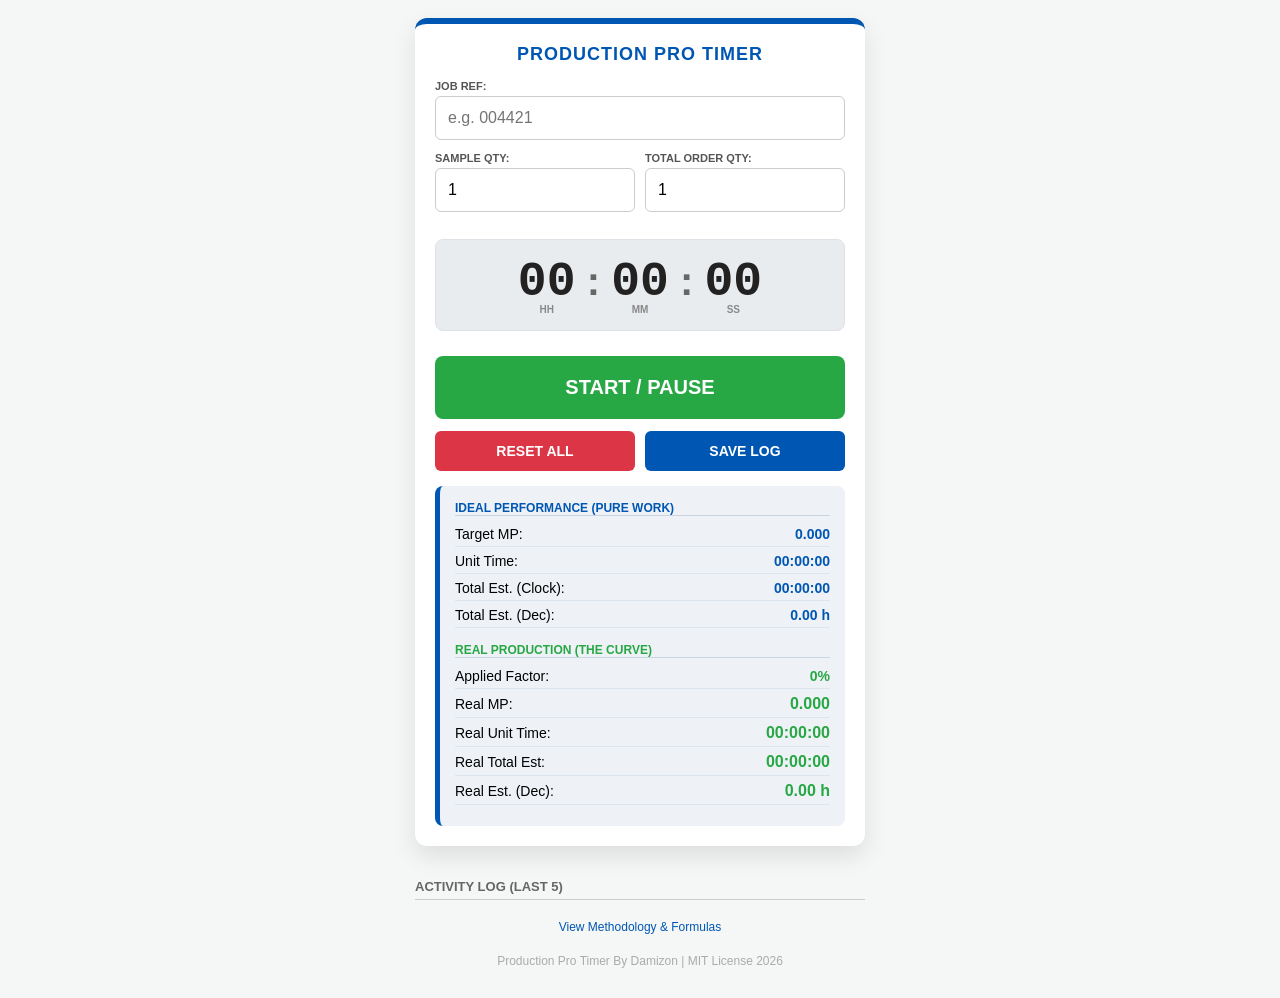
==== index.html @ d2d4b6d0 "Initial Production Pro Timer app" ====
<!DOCTYPE html>
<html lang="en">
<!--
======================================================
Application:  Production Professional Timer
By Damian Michalowski @Damizon
License: MIT 2026
Github: https://github.com/Damizon
======================================================
-->
<head>
    <meta charset="UTF-8">
    <meta name="viewport" content="width=device-width, initial-scale=1.0, maximum-scale=1.0, user-scalable=no">
    <title>Production Pro Timer</title>
    <link rel="apple-touch-icon" href="https://cdn-icons-png.flaticon.com/128/3967/3967518.png">
    <link rel="icon" type="image/png" href="https://cdn-icons-png.flaticon.com/128/3967/3967518.png">
    <meta name="apple-mobile-web-app-capable" content="yes">
    <meta name="apple-mobile-web-app-status-bar-style" content="black-translucent">
    <meta name="apple-mobile-web-app-title" content="ProdTimer">
	<meta name="mobile-web-app-capable" content="yes">
    <style>
        body { font-family: 'Segoe UI', sans-serif; background: #f4f7f6; display: flex; flex-direction: column; align-items: center; padding: 10px; overscroll-behavior-y: contain; }
        .card { background: white; padding: 20px; border-radius: 12px; box-shadow: 0 10px 25px rgba(0,0,0,0.1); width: 100%; max-width: 450px; box-sizing: border-box; border-top: 6px solid #0056b3; }
        h2 { text-align: center; color: #0056b3; margin-top: 0; font-size: 18px; text-transform: uppercase; letter-spacing: 1px; }
        
        .timer-panel { background: #e9ecef; border-radius: 8px; margin: 15px 0; padding: 15px 5px; border: 1px solid #dee2e6; display: flex; justify-content: center; align-items: baseline; }
        .timer-unit { display: flex; flex-direction: column; align-items: center; width: 80px; }
        .timer-input { width: 100%; background: transparent; border: none; font-size: 48px; font-weight: bold; font-family: 'Courier New', monospace; color: #222; text-align: center; outline: none; margin: 0; padding: 0; }
        .timer-input::-webkit-outer-spin-button, .timer-input::-webkit-inner-spin-button { -webkit-appearance: none; margin: 0; }

        .separator { font-size: 40px; font-weight: bold; color: #666; line-height: 1; margin-top: -10px; }
        .timer-label { font-size: 10px; color: #888; text-transform: uppercase; font-weight: bold; margin-top: -5px; }

        .input-group { margin-bottom: 12px; }
        .flex-group { display: flex; gap: 10px; }
        .flex-group .input-group { flex: 1; }
        label { display: block; font-size: 11px; font-weight: bold; color: #555; margin-bottom: 4px; text-transform: uppercase; }
        input:not(.timer-input) { width: 100%; padding: 12px; border: 1px solid #ccc; border-radius: 6px; box-sizing: border-box; font-size: 16px; outline: none; }
        
        .main-btn { width: 100%; padding: 20px; border: none; border-radius: 8px; font-size: 20px; font-weight: bold; cursor: pointer; color: white; margin-top: 10px; }
        .start { background: #28a745; }
        .pause { background: #f39c12; }
        
        .btn-row { display: flex; gap: 10px; margin-top: 12px; }
        .secondary-btn { flex: 1; padding: 12px; border-radius: 6px; border: none; cursor: pointer; font-weight: bold; font-size: 14px; }
        .reset-btn { background: #dc3545; color: white; }
        .save-btn { background: #0056b3; color: white; }
        
        .results { background: #eef2f7; padding: 15px; border-radius: 8px; margin-top: 15px; border-left: 5px solid #0056b3; }
        .results h4 { margin: 0 0 10px 0; font-size: 12px; color: #0056b3; text-transform: uppercase; border-bottom: 1px solid #cbd5e0; }
        .results p { margin: 6px 0; font-size: 14px; display: flex; justify-content: space-between; align-items: center; border-bottom: 1px solid #dce4ed; padding-bottom: 4px; }
        .results .highlight { color: #0056b3; font-weight: bold; }
        .results .real-prod { color: #28a745; font-weight: bold; font-size: 16px; }

        .history { width: 100%; max-width: 450px; margin-top: 20px; }
        .history h3 { font-size: 13px; color: #666; text-transform: uppercase; border-bottom: 1px solid #ccc; padding-bottom: 5px; margin-bottom: 10px; }
        .log-entry { background: white; padding: 12px; border-radius: 8px; margin-bottom: 8px; font-size: 14px; box-shadow: 0 2px 4px rgba(0,0,0,0.05); display: flex; justify-content: space-between; border-left: 4px solid #28a745; }
    </style>
</head>
<body>

<div class="card">
    <h2>Production Pro Timer</h2>
    
    <div class="input-group">
        <label>Job Ref:</label>
        <input type="text" id="orderRef" placeholder="e.g. 004421" onblur="validateFRM()">
    </div>

    <div class="flex-group">
        <div class="input-group">
            <label>Sample Qty:</label>
            <input type="number" id="testQty" value="1" oninput="calculate()">
        </div>
        <div class="input-group">
            <label>Total Order Qty:</label>
            <input type="number" id="totalQty" value="1" oninput="calculate()">
        </div>
    </div>

    <div class="timer-panel">
        <div class="timer-unit">
            <input type="number" id="h" class="timer-input" value="00" onchange="manualInput()" onclick="this.select()">
            <div class="timer-label">HH</div>
        </div>
        <div class="separator">:</div>
        <div class="timer-unit">
            <input type="number" id="m" class="timer-input" value="00" onchange="manualInput()" onclick="this.select()">
            <div class="timer-label">MM</div>
        </div>
        <div class="separator">:</div>
        <div class="timer-unit">
            <input type="number" id="s" class="timer-input" value="00" onchange="manualInput()" onclick="this.select()">
            <div class="timer-label">SS</div>
        </div>
    </div>

    <button id="mainBtn" class="main-btn start" onclick="toggleTimer()">START / PAUSE</button>
    
    <div class="btn-row">
        <button class="secondary-btn reset-btn" onclick="resetAll()">RESET ALL</button>
        <button class="secondary-btn save-btn" onclick="saveToLog()">SAVE LOG</button>
    </div>

    <div class="results">
        <h4>Ideal Performance (Pure Work)</h4>
        <p>Target MP: <strong id="resMP" class="highlight">0.000</strong></p>
        <p>Unit Time: <strong id="resUnitClockIdeal" class="highlight">00:00:00</strong></p>
        <p>Total Est. (Clock): <strong id="estClockIdeal" class="highlight">00:00:00</strong></p>
        <p>Total Est. (Dec): <strong id="estDec" class="highlight">0.00 h</strong></p>
        
        <h4 style="margin-top:15px; color:#28a745;">Real Production (The Curve)</h4>
        <p>Applied Factor: <strong id="factorApplied" style="color:#28a745;">0%</strong></p>
        <p>Real MP: <strong id="realMP" class="real-prod">0.000</strong></p>
        <p>Real Unit Time: <strong id="realUnitClock" class="real-prod">00:00:00</strong></p>
        <p>Real Total Est: <strong id="realEstClock" class="real-prod">00:00:00</strong></p>
        <p>Real Est. (Dec): <strong id="realEstDec" class="real-prod">0.00 h</strong></p>
    </div>
</div>

<div class="history">
    <h3>Activity Log (Last 5)</h3>
    <div id="logContainer"></div>
</div>

<script>
    let startTime, elapsedTime = 0, timerInterval;
    let running = false;
    let history = JSON.parse(localStorage.getItem('genericProdLog')) || [];

    window.addEventListener('beforeunload', (e) => {
        if (running || elapsedTime > 0) {
            e.preventDefault();
            e.returnValue = '';
        }
    });

    window.onload = () => { updateLogDisplay(); calculate(); };

    function validateFRM() {
        let el = document.getElementById('orderRef');
        if (el.value && !el.value.toUpperCase().startsWith('FRM')) el.value = 'FRM' + el.value;
    }

    function toggleTimer() {
        if (!running) {
            startTime = Date.now() - elapsedTime;
            timerInterval = setInterval(updateDisplay, 100);
            document.getElementById('mainBtn').className = 'main-btn pause';
            running = true;
        } else {
            clearInterval(timerInterval);
            document.getElementById('mainBtn').className = 'main-btn start';
            running = false;
        }
    }

    function manualInput() {
        let h = parseInt(document.getElementById('h').value) || 0;
        let m = parseInt(document.getElementById('m').value) || 0;
        let s = parseInt(document.getElementById('s').value) || 0;
        elapsedTime = (h * 3600 + m * 60 + s) * 1000;
        if (running) startTime = Date.now() - elapsedTime;
        refreshInputs();
        calculate();
    }

    function resetAll() {
        if (elapsedTime > 0 && !confirm("Clear all data?")) return;
        clearInterval(timerInterval);
        elapsedTime = 0; running = false;
        document.getElementById('mainBtn').className = 'main-btn start';
        document.getElementById('orderRef').value = '';
        refreshInputs();
        calculate();
    }

    function updateDisplay() {
        elapsedTime = Date.now() - startTime;
        refreshInputs();
        calculate();
    }

    function refreshInputs() {
        let ms = elapsedTime;
        let hh = Math.floor(ms / 3600000);
        let mm = Math.floor((ms % 3600000) / 60000);
        let ss = Math.floor((ms % 60000) / 1000);
        
        if (document.activeElement.id !== 'h') document.getElementById('h').value = hh.toString().padStart(2, '0');
        if (document.activeElement.id !== 'm') document.getElementById('m').value = mm.toString().padStart(2, '0');
        if (document.activeElement.id !== 's') document.getElementById('s').value = ss.toString().padStart(2, '0');
    }

    function calculate() {
    let testQty = parseFloat(document.getElementById('testQty').value) || 1;
    let totalQty = parseFloat(document.getElementById('totalQty').value) || 0;
    let seconds = elapsedTime / 1000;
    
    if (seconds <= 0) return;

    // 1. Obliczenia IDEALNE
    let idealMP = (seconds / testQty) / 60;
    let idealTotalHours = (idealMP * totalQty) / 60;
    let idealUnitSeconds = seconds / testQty;

    // 2. KRZYWA DAMIZONA - reset fali co 9h zmiany
    const SHIFT_HOURS = 9;
    const MAX_FACTOR = 89;
    let factorPercent = 0;

    if (totalQty > testQty) {
        // Ratio ogranicza wpływ factor przy bardzo małej różnicy między sample i total
        let ratio = (totalQty - testQty) / totalQty;

        // Factor nie rośnie od całego zlecenia.
        // Rośnie tylko wewnątrz aktualnej 9-godzinnej zmiany.
        let hoursInsideCurrentShift = idealTotalHours % SHIFT_HOURS;

        // Jeśli idealTotalHours wypada dokładnie na końcu zmiany: 9h, 18h, 27h itd.
        // pokazujemy koniec fali, czyli 89%, a nie reset do 0%.
        if (hoursInsideCurrentShift === 0 && idealTotalHours > 0) {
            hoursInsideCurrentShift = SHIFT_HOURS;
        }

        // Fala factor: 0% na początku zmiany, 89% na końcu 9h zmiany.
        factorPercent = (hoursInsideCurrentShift / SHIFT_HOURS) * MAX_FACTOR;

        // Uwzględnienie wielkości zlecenia względem próbki.
        factorPercent *= ratio;

        // Twarde zabezpieczenie: factor nigdy nie przekroczy 89%.
        factorPercent = Math.min(factorPercent, MAX_FACTOR);
    } else {
        factorPercent = 0;
    }

    let realTotalHours = idealTotalHours * (1 + factorPercent / 100);
    let realMP = (realTotalHours * 60) / totalQty;
    let realUnitSeconds = (realTotalHours * 3600) / totalQty;

    // Wyświetlanie IDEAL
    document.getElementById('resMP').innerText = idealMP.toFixed(3);
    document.getElementById('resUnitClockIdeal').innerText = formatHms(idealUnitSeconds);
    document.getElementById('estDec').innerText = idealTotalHours.toFixed(2) + " h";
    document.getElementById('estClockIdeal').innerText = formatHms(idealTotalHours * 3600);

    // Wyświetlanie REAL
    document.getElementById('factorApplied').innerText = "+" + factorPercent.toFixed(1) + "%";
    document.getElementById('realMP').innerText = realMP.toFixed(3);
    document.getElementById('realUnitClock').innerText = formatHms(realUnitSeconds);
    document.getElementById('realEstDec').innerText = realTotalHours.toFixed(2) + " h";
    document.getElementById('realEstClock').innerText = formatHms(realTotalHours * 3600);
	}

    function formatHms(totalSeconds) {
        let h = Math.floor(totalSeconds / 3600);
        let m = Math.floor((totalSeconds % 3600) / 60);
        let s = Math.round(totalSeconds % 60);
        return `${h.toString().padStart(2, '0')}:${m.toString().padStart(2, '0')}:${s.toString().padStart(2, '0')}`;
    }

    function saveToLog() {
        if (elapsedTime === 0) return;
        const entry = {
            id: document.getElementById('orderRef').value || "FRM Unknown",
            time: new Date().toLocaleTimeString('en-GB', {hour: '2-digit', minute:'2-digit'}),
            testQty: document.getElementById('testQty').value, // ZAPISUJEMY SAMPLE QTY
            totalQty: document.getElementById('totalQty').value, // ZAPISUJEMY TOTAL QTY
            mp: document.getElementById('realMP').innerText,
            est: document.getElementById('realEstDec').innerText,
            duration: formatHms(elapsedTime / 1000)
        };
        history.unshift(entry);
        if (history.length > 5) history.pop();
        localStorage.setItem('genericProdLog', JSON.stringify(history));
        updateLogDisplay();
        alert("Log saved.");
    }

    function updateLogDisplay() {
        const container = document.getElementById('logContainer');
        container.innerHTML = '';
        history.forEach(item => {
            const div = document.createElement('div');
            div.className = 'log-entry';
            // WYŚWIETLAMY SAMPLE ORAZ TOTAL W LOGU
            div.innerHTML = `<div><strong>${item.id}</strong><br>
                             Measured: ${item.testQty} pcs in ${item.duration}<br>
                             Total: ${item.totalQty} pcs | Real Est: ${item.est}h</div>
                             <div style="text-align:right"><span style="color:#28a745; font-weight:bold;">Real MP: ${item.mp}</span><br>
                             <span style="color:#999; font-size:10px;">${item.time}</span></div>`;
            container.appendChild(div);
        });
    }
</script>
<a href="methodology.html" target="_blank" style="display:block; text-align:center; margin-top:10px; font-size:12px; color:#0056b3; text-decoration:none;">View Methodology & Formulas</a>
<p style="text-align:center; color:#aaa; font-size:12px; margin-top:20px;">Production Pro Timer By Damizon | MIT License 2026</p>
</body>
</html>
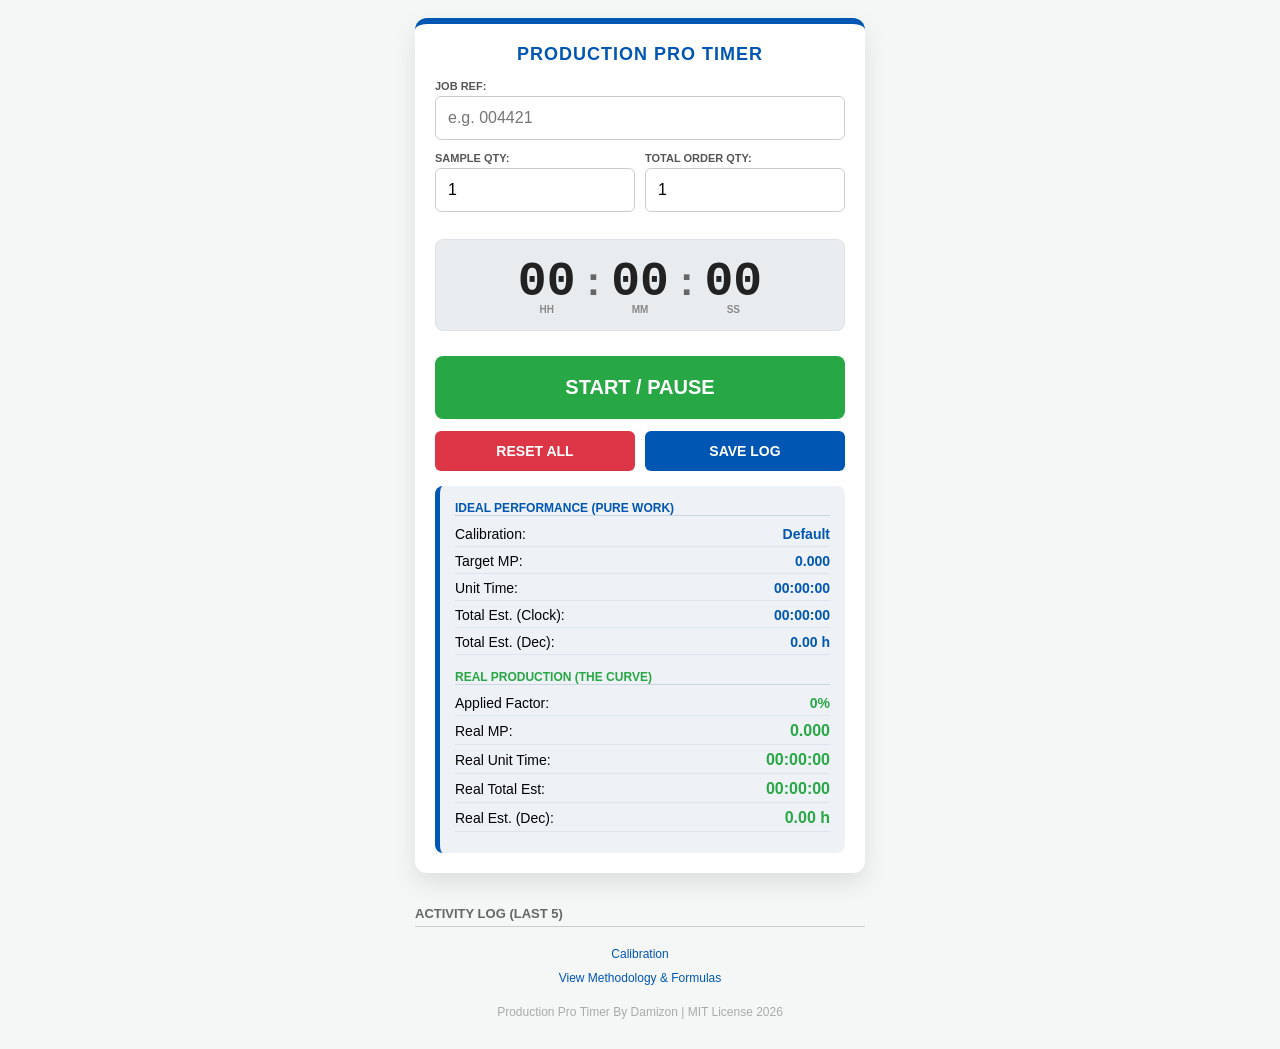
==== commit b60e51bd: "Add calibration presets" ====
--- a/index.html
+++ b/index.html
@@ -14,103 +14,67 @@
     <title>Production Pro Timer</title>
     <link rel="apple-touch-icon" href="https://cdn-icons-png.flaticon.com/128/3967/3967518.png">
     <link rel="icon" type="image/png" href="https://cdn-icons-png.flaticon.com/128/3967/3967518.png">
+    <link rel="stylesheet" href="css/styles.css">
     <meta name="apple-mobile-web-app-capable" content="yes">
     <meta name="apple-mobile-web-app-status-bar-style" content="black-translucent">
     <meta name="apple-mobile-web-app-title" content="ProdTimer">
-	<meta name="mobile-web-app-capable" content="yes">
-    <style>
-        body { font-family: 'Segoe UI', sans-serif; background: #f4f7f6; display: flex; flex-direction: column; align-items: center; padding: 10px; overscroll-behavior-y: contain; }
-        .card { background: white; padding: 20px; border-radius: 12px; box-shadow: 0 10px 25px rgba(0,0,0,0.1); width: 100%; max-width: 450px; box-sizing: border-box; border-top: 6px solid #0056b3; }
-        h2 { text-align: center; color: #0056b3; margin-top: 0; font-size: 18px; text-transform: uppercase; letter-spacing: 1px; }
-        
-        .timer-panel { background: #e9ecef; border-radius: 8px; margin: 15px 0; padding: 15px 5px; border: 1px solid #dee2e6; display: flex; justify-content: center; align-items: baseline; }
-        .timer-unit { display: flex; flex-direction: column; align-items: center; width: 80px; }
-        .timer-input { width: 100%; background: transparent; border: none; font-size: 48px; font-weight: bold; font-family: 'Courier New', monospace; color: #222; text-align: center; outline: none; margin: 0; padding: 0; }
-        .timer-input::-webkit-outer-spin-button, .timer-input::-webkit-inner-spin-button { -webkit-appearance: none; margin: 0; }
-
-        .separator { font-size: 40px; font-weight: bold; color: #666; line-height: 1; margin-top: -10px; }
-        .timer-label { font-size: 10px; color: #888; text-transform: uppercase; font-weight: bold; margin-top: -5px; }
-
-        .input-group { margin-bottom: 12px; }
-        .flex-group { display: flex; gap: 10px; }
-        .flex-group .input-group { flex: 1; }
-        label { display: block; font-size: 11px; font-weight: bold; color: #555; margin-bottom: 4px; text-transform: uppercase; }
-        input:not(.timer-input) { width: 100%; padding: 12px; border: 1px solid #ccc; border-radius: 6px; box-sizing: border-box; font-size: 16px; outline: none; }
-        
-        .main-btn { width: 100%; padding: 20px; border: none; border-radius: 8px; font-size: 20px; font-weight: bold; cursor: pointer; color: white; margin-top: 10px; }
-        .start { background: #28a745; }
-        .pause { background: #f39c12; }
-        
-        .btn-row { display: flex; gap: 10px; margin-top: 12px; }
-        .secondary-btn { flex: 1; padding: 12px; border-radius: 6px; border: none; cursor: pointer; font-weight: bold; font-size: 14px; }
-        .reset-btn { background: #dc3545; color: white; }
-        .save-btn { background: #0056b3; color: white; }
-        
-        .results { background: #eef2f7; padding: 15px; border-radius: 8px; margin-top: 15px; border-left: 5px solid #0056b3; }
-        .results h4 { margin: 0 0 10px 0; font-size: 12px; color: #0056b3; text-transform: uppercase; border-bottom: 1px solid #cbd5e0; }
-        .results p { margin: 6px 0; font-size: 14px; display: flex; justify-content: space-between; align-items: center; border-bottom: 1px solid #dce4ed; padding-bottom: 4px; }
-        .results .highlight { color: #0056b3; font-weight: bold; }
-        .results .real-prod { color: #28a745; font-weight: bold; font-size: 16px; }
-
-        .history { width: 100%; max-width: 450px; margin-top: 20px; }
-        .history h3 { font-size: 13px; color: #666; text-transform: uppercase; border-bottom: 1px solid #ccc; padding-bottom: 5px; margin-bottom: 10px; }
-        .log-entry { background: white; padding: 12px; border-radius: 8px; margin-bottom: 8px; font-size: 14px; box-shadow: 0 2px 4px rgba(0,0,0,0.05); display: flex; justify-content: space-between; border-left: 4px solid #28a745; }
-    </style>
+    <meta name="mobile-web-app-capable" content="yes">
 </head>
 <body>
 
 <div class="card">
     <h2>Production Pro Timer</h2>
-    
+
     <div class="input-group">
-        <label>Job Ref:</label>
-        <input type="text" id="orderRef" placeholder="e.g. 004421" onblur="validateFRM()">
+        <label for="orderRef">Job Ref:</label>
+        <input type="text" id="orderRef" placeholder="e.g. 004421">
     </div>
 
     <div class="flex-group">
         <div class="input-group">
-            <label>Sample Qty:</label>
-            <input type="number" id="testQty" value="1" oninput="calculate()">
+            <label for="testQty">Sample Qty:</label>
+            <input type="number" id="testQty" value="1">
         </div>
         <div class="input-group">
-            <label>Total Order Qty:</label>
-            <input type="number" id="totalQty" value="1" oninput="calculate()">
+            <label for="totalQty">Total Order Qty:</label>
+            <input type="number" id="totalQty" value="1">
         </div>
     </div>
 
     <div class="timer-panel">
         <div class="timer-unit">
-            <input type="number" id="h" class="timer-input" value="00" onchange="manualInput()" onclick="this.select()">
+            <input type="number" id="h" class="timer-input" value="00">
             <div class="timer-label">HH</div>
         </div>
         <div class="separator">:</div>
         <div class="timer-unit">
-            <input type="number" id="m" class="timer-input" value="00" onchange="manualInput()" onclick="this.select()">
+            <input type="number" id="m" class="timer-input" value="00">
             <div class="timer-label">MM</div>
         </div>
         <div class="separator">:</div>
         <div class="timer-unit">
-            <input type="number" id="s" class="timer-input" value="00" onchange="manualInput()" onclick="this.select()">
+            <input type="number" id="s" class="timer-input" value="00">
             <div class="timer-label">SS</div>
         </div>
     </div>
 
-    <button id="mainBtn" class="main-btn start" onclick="toggleTimer()">START / PAUSE</button>
-    
+    <button id="mainBtn" class="main-btn start">START / PAUSE</button>
+
     <div class="btn-row">
-        <button class="secondary-btn reset-btn" onclick="resetAll()">RESET ALL</button>
-        <button class="secondary-btn save-btn" onclick="saveToLog()">SAVE LOG</button>
+        <button id="resetBtn" class="secondary-btn reset-btn">RESET ALL</button>
+        <button id="saveBtn" class="secondary-btn save-btn">SAVE LOG</button>
     </div>
 
     <div class="results">
         <h4>Ideal Performance (Pure Work)</h4>
+        <p>Calibration: <strong id="activeCalibration" class="highlight">Default</strong></p>
         <p>Target MP: <strong id="resMP" class="highlight">0.000</strong></p>
         <p>Unit Time: <strong id="resUnitClockIdeal" class="highlight">00:00:00</strong></p>
         <p>Total Est. (Clock): <strong id="estClockIdeal" class="highlight">00:00:00</strong></p>
         <p>Total Est. (Dec): <strong id="estDec" class="highlight">0.00 h</strong></p>
-        
-        <h4 style="margin-top:15px; color:#28a745;">Real Production (The Curve)</h4>
-        <p>Applied Factor: <strong id="factorApplied" style="color:#28a745;">0%</strong></p>
+
+        <h4 class="real-heading">Real Production (The Curve)</h4>
+        <p>Applied Factor: <strong id="factorApplied" class="factor">0%</strong></p>
         <p>Real MP: <strong id="realMP" class="real-prod">0.000</strong></p>
         <p>Real Unit Time: <strong id="realUnitClock" class="real-prod">00:00:00</strong></p>
         <p>Real Total Est: <strong id="realEstClock" class="real-prod">00:00:00</strong></p>
@@ -123,178 +87,14 @@
     <div id="logContainer"></div>
 </div>
 
-<script>
-    let startTime, elapsedTime = 0, timerInterval;
-    let running = false;
-    let history = JSON.parse(localStorage.getItem('genericProdLog')) || [];
+<a href="calibration.html" class="methodology-link">Calibration</a>
+<a href="methodology.html" target="_blank" class="methodology-link">View Methodology & Formulas</a>
+<p class="footer">Production Pro Timer By Damizon | MIT License 2026</p>
 
-    window.addEventListener('beforeunload', (e) => {
-        if (running || elapsedTime > 0) {
-            e.preventDefault();
-            e.returnValue = '';
-        }
-    });
-
-    window.onload = () => { updateLogDisplay(); calculate(); };
-
-    function validateFRM() {
-        let el = document.getElementById('orderRef');
-        if (el.value && !el.value.toUpperCase().startsWith('FRM')) el.value = 'FRM' + el.value;
-    }
-
-    function toggleTimer() {
-        if (!running) {
-            startTime = Date.now() - elapsedTime;
-            timerInterval = setInterval(updateDisplay, 100);
-            document.getElementById('mainBtn').className = 'main-btn pause';
-            running = true;
-        } else {
-            clearInterval(timerInterval);
-            document.getElementById('mainBtn').className = 'main-btn start';
-            running = false;
-        }
-    }
-
-    function manualInput() {
-        let h = parseInt(document.getElementById('h').value) || 0;
-        let m = parseInt(document.getElementById('m').value) || 0;
-        let s = parseInt(document.getElementById('s').value) || 0;
-        elapsedTime = (h * 3600 + m * 60 + s) * 1000;
-        if (running) startTime = Date.now() - elapsedTime;
-        refreshInputs();
-        calculate();
-    }
-
-    function resetAll() {
-        if (elapsedTime > 0 && !confirm("Clear all data?")) return;
-        clearInterval(timerInterval);
-        elapsedTime = 0; running = false;
-        document.getElementById('mainBtn').className = 'main-btn start';
-        document.getElementById('orderRef').value = '';
-        refreshInputs();
-        calculate();
-    }
-
-    function updateDisplay() {
-        elapsedTime = Date.now() - startTime;
-        refreshInputs();
-        calculate();
-    }
-
-    function refreshInputs() {
-        let ms = elapsedTime;
-        let hh = Math.floor(ms / 3600000);
-        let mm = Math.floor((ms % 3600000) / 60000);
-        let ss = Math.floor((ms % 60000) / 1000);
-        
-        if (document.activeElement.id !== 'h') document.getElementById('h').value = hh.toString().padStart(2, '0');
-        if (document.activeElement.id !== 'm') document.getElementById('m').value = mm.toString().padStart(2, '0');
-        if (document.activeElement.id !== 's') document.getElementById('s').value = ss.toString().padStart(2, '0');
-    }
-
-    function calculate() {
-    let testQty = parseFloat(document.getElementById('testQty').value) || 1;
-    let totalQty = parseFloat(document.getElementById('totalQty').value) || 0;
-    let seconds = elapsedTime / 1000;
-    
-    if (seconds <= 0) return;
-
-    // 1. Obliczenia IDEALNE
-    let idealMP = (seconds / testQty) / 60;
-    let idealTotalHours = (idealMP * totalQty) / 60;
-    let idealUnitSeconds = seconds / testQty;
-
-    // 2. KRZYWA DAMIZONA - reset fali co 9h zmiany
-    const SHIFT_HOURS = 9;
-    const MAX_FACTOR = 89;
-    let factorPercent = 0;
-
-    if (totalQty > testQty) {
-        // Ratio ogranicza wpływ factor przy bardzo małej różnicy między sample i total
-        let ratio = (totalQty - testQty) / totalQty;
-
-        // Factor nie rośnie od całego zlecenia.
-        // Rośnie tylko wewnątrz aktualnej 9-godzinnej zmiany.
-        let hoursInsideCurrentShift = idealTotalHours % SHIFT_HOURS;
-
-        // Jeśli idealTotalHours wypada dokładnie na końcu zmiany: 9h, 18h, 27h itd.
-        // pokazujemy koniec fali, czyli 89%, a nie reset do 0%.
-        if (hoursInsideCurrentShift === 0 && idealTotalHours > 0) {
-            hoursInsideCurrentShift = SHIFT_HOURS;
-        }
-
-        // Fala factor: 0% na początku zmiany, 89% na końcu 9h zmiany.
-        factorPercent = (hoursInsideCurrentShift / SHIFT_HOURS) * MAX_FACTOR;
-
-        // Uwzględnienie wielkości zlecenia względem próbki.
-        factorPercent *= ratio;
-
-        // Twarde zabezpieczenie: factor nigdy nie przekroczy 89%.
-        factorPercent = Math.min(factorPercent, MAX_FACTOR);
-    } else {
-        factorPercent = 0;
-    }
-
-    let realTotalHours = idealTotalHours * (1 + factorPercent / 100);
-    let realMP = (realTotalHours * 60) / totalQty;
-    let realUnitSeconds = (realTotalHours * 3600) / totalQty;
-
-    // Wyświetlanie IDEAL
-    document.getElementById('resMP').innerText = idealMP.toFixed(3);
-    document.getElementById('resUnitClockIdeal').innerText = formatHms(idealUnitSeconds);
-    document.getElementById('estDec').innerText = idealTotalHours.toFixed(2) + " h";
-    document.getElementById('estClockIdeal').innerText = formatHms(idealTotalHours * 3600);
-
-    // Wyświetlanie REAL
-    document.getElementById('factorApplied').innerText = "+" + factorPercent.toFixed(1) + "%";
-    document.getElementById('realMP').innerText = realMP.toFixed(3);
-    document.getElementById('realUnitClock').innerText = formatHms(realUnitSeconds);
-    document.getElementById('realEstDec').innerText = realTotalHours.toFixed(2) + " h";
-    document.getElementById('realEstClock').innerText = formatHms(realTotalHours * 3600);
-	}
-
-    function formatHms(totalSeconds) {
-        let h = Math.floor(totalSeconds / 3600);
-        let m = Math.floor((totalSeconds % 3600) / 60);
-        let s = Math.round(totalSeconds % 60);
-        return `${h.toString().padStart(2, '0')}:${m.toString().padStart(2, '0')}:${s.toString().padStart(2, '0')}`;
-    }
-
-    function saveToLog() {
-        if (elapsedTime === 0) return;
-        const entry = {
-            id: document.getElementById('orderRef').value || "FRM Unknown",
-            time: new Date().toLocaleTimeString('en-GB', {hour: '2-digit', minute:'2-digit'}),
-            testQty: document.getElementById('testQty').value, // ZAPISUJEMY SAMPLE QTY
-            totalQty: document.getElementById('totalQty').value, // ZAPISUJEMY TOTAL QTY
-            mp: document.getElementById('realMP').innerText,
-            est: document.getElementById('realEstDec').innerText,
-            duration: formatHms(elapsedTime / 1000)
-        };
-        history.unshift(entry);
-        if (history.length > 5) history.pop();
-        localStorage.setItem('genericProdLog', JSON.stringify(history));
-        updateLogDisplay();
-        alert("Log saved.");
-    }
-
-    function updateLogDisplay() {
-        const container = document.getElementById('logContainer');
-        container.innerHTML = '';
-        history.forEach(item => {
-            const div = document.createElement('div');
-            div.className = 'log-entry';
-            // WYŚWIETLAMY SAMPLE ORAZ TOTAL W LOGU
-            div.innerHTML = `<div><strong>${item.id}</strong><br>
-                             Measured: ${item.testQty} pcs in ${item.duration}<br>
-                             Total: ${item.totalQty} pcs | Real Est: ${item.est}h</div>
-                             <div style="text-align:right"><span style="color:#28a745; font-weight:bold;">Real MP: ${item.mp}</span><br>
-                             <span style="color:#999; font-size:10px;">${item.time}</span></div>`;
-            container.appendChild(div);
-        });
-    }
-</script>
-<a href="methodology.html" target="_blank" style="display:block; text-align:center; margin-top:10px; font-size:12px; color:#0056b3; text-decoration:none;">View Methodology & Formulas</a>
-<p style="text-align:center; color:#aaa; font-size:12px; margin-top:20px;">Production Pro Timer By Damizon | MIT License 2026</p>
+<script src="js/format.js"></script>
+<script src="js/calculator.js"></script>
+<script src="js/storage-local.js"></script>
+<script src="js/timer.js"></script>
+<script src="js/app.js"></script>
 </body>
-</html>+</html>
--- a/css/styles.css
+++ b/css/styles.css
@@ -0,0 +1,344 @@
+body {
+    font-family: 'Segoe UI', sans-serif;
+    background: #f4f7f6;
+    display: flex;
+    flex-direction: column;
+    align-items: center;
+    padding: 10px;
+    overscroll-behavior-y: contain;
+}
+
+.card {
+    background: white;
+    padding: 20px;
+    border-radius: 12px;
+    box-shadow: 0 10px 25px rgba(0, 0, 0, 0.1);
+    width: 100%;
+    max-width: 450px;
+    box-sizing: border-box;
+    border-top: 6px solid #0056b3;
+}
+
+h2 {
+    text-align: center;
+    color: #0056b3;
+    margin-top: 0;
+    font-size: 18px;
+    text-transform: uppercase;
+    letter-spacing: 1px;
+}
+
+.timer-panel {
+    background: #e9ecef;
+    border-radius: 8px;
+    margin: 15px 0;
+    padding: 15px 5px;
+    border: 1px solid #dee2e6;
+    display: flex;
+    justify-content: center;
+    align-items: baseline;
+}
+
+.timer-unit {
+    display: flex;
+    flex-direction: column;
+    align-items: center;
+    width: 80px;
+}
+
+.timer-input {
+    width: 100%;
+    background: transparent;
+    border: none;
+    font-size: 48px;
+    font-weight: bold;
+    font-family: 'Courier New', monospace;
+    color: #222;
+    text-align: center;
+    outline: none;
+    margin: 0;
+    padding: 0;
+}
+
+.timer-input::-webkit-outer-spin-button,
+.timer-input::-webkit-inner-spin-button {
+    -webkit-appearance: none;
+    margin: 0;
+}
+
+.separator {
+    font-size: 40px;
+    font-weight: bold;
+    color: #666;
+    line-height: 1;
+    margin-top: -10px;
+}
+
+.timer-label {
+    font-size: 10px;
+    color: #888;
+    text-transform: uppercase;
+    font-weight: bold;
+    margin-top: -5px;
+}
+
+.input-group {
+    margin-bottom: 12px;
+}
+
+.flex-group {
+    display: flex;
+    gap: 10px;
+}
+
+.flex-group .input-group {
+    flex: 1;
+}
+
+label {
+    display: block;
+    font-size: 11px;
+    font-weight: bold;
+    color: #555;
+    margin-bottom: 4px;
+    text-transform: uppercase;
+}
+
+input:not(.timer-input),
+select {
+    width: 100%;
+    padding: 12px;
+    border: 1px solid #ccc;
+    border-radius: 6px;
+    box-sizing: border-box;
+    font-size: 16px;
+    outline: none;
+    background: white;
+}
+
+.main-btn {
+    width: 100%;
+    padding: 20px;
+    border: none;
+    border-radius: 8px;
+    font-size: 20px;
+    font-weight: bold;
+    cursor: pointer;
+    color: white;
+    margin-top: 10px;
+}
+
+.start {
+    background: #28a745;
+}
+
+.pause {
+    background: #f39c12;
+}
+
+.btn-row {
+    display: flex;
+    gap: 10px;
+    margin-top: 12px;
+}
+
+.secondary-btn {
+    flex: 1;
+    padding: 12px;
+    border-radius: 6px;
+    border: none;
+    cursor: pointer;
+    font-weight: bold;
+    font-size: 14px;
+}
+
+.secondary-btn:disabled {
+    cursor: not-allowed;
+    opacity: 0.45;
+}
+
+.reset-btn {
+    background: #dc3545;
+    color: white;
+}
+
+.save-btn {
+    background: #0056b3;
+    color: white;
+}
+
+.secondary-btn:not(.reset-btn):not(.save-btn) {
+    background: #6c757d;
+    color: white;
+}
+
+.results {
+    background: #eef2f7;
+    padding: 15px;
+    border-radius: 8px;
+    margin-top: 15px;
+    border-left: 5px solid #0056b3;
+}
+
+.results h4 {
+    margin: 0 0 10px 0;
+    font-size: 12px;
+    color: #0056b3;
+    text-transform: uppercase;
+    border-bottom: 1px solid #cbd5e0;
+}
+
+.results .real-heading {
+    margin-top: 15px;
+    color: #28a745;
+}
+
+.results p {
+    margin: 6px 0;
+    font-size: 14px;
+    display: flex;
+    justify-content: space-between;
+    align-items: center;
+    border-bottom: 1px solid #dce4ed;
+    padding-bottom: 4px;
+}
+
+.results .highlight {
+    color: #0056b3;
+    font-weight: bold;
+}
+
+.results .real-prod,
+.results .factor {
+    color: #28a745;
+    font-weight: bold;
+}
+
+.results .real-prod {
+    font-size: 16px;
+}
+
+.history {
+    width: 100%;
+    max-width: 450px;
+    margin-top: 20px;
+}
+
+.history h3 {
+    font-size: 13px;
+    color: #666;
+    text-transform: uppercase;
+    border-bottom: 1px solid #ccc;
+    padding-bottom: 5px;
+    margin-bottom: 10px;
+}
+
+.log-entry {
+    background: white;
+    padding: 12px;
+    border-radius: 8px;
+    margin-bottom: 8px;
+    font-size: 14px;
+    box-shadow: 0 2px 4px rgba(0, 0, 0, 0.05);
+    display: flex;
+    justify-content: space-between;
+    border-left: 4px solid #28a745;
+}
+
+.log-meta {
+    text-align: right;
+}
+
+.log-mp {
+    color: #28a745;
+    font-weight: bold;
+}
+
+.log-time {
+    color: #999;
+    font-size: 10px;
+}
+
+.methodology-link {
+    display: block;
+    text-align: center;
+    margin-top: 10px;
+    font-size: 12px;
+    color: #0056b3;
+    text-decoration: none;
+}
+
+.footer {
+    text-align: center;
+    color: #aaa;
+    font-size: 12px;
+    margin-top: 20px;
+}
+
+.calibration-card {
+    max-width: 560px;
+}
+
+.calibration-section {
+    margin-top: 18px;
+}
+
+.preset-section {
+    margin-top: 0;
+}
+
+.preset-actions {
+    margin-top: 8px;
+}
+
+.calibration-section h3 {
+    font-size: 13px;
+    color: #666;
+    text-transform: uppercase;
+    border-bottom: 1px solid #ccc;
+    padding-bottom: 5px;
+    margin-bottom: 12px;
+}
+
+.compact-results {
+    margin-top: 10px;
+}
+
+.slider-group {
+    margin-bottom: 16px;
+}
+
+.slider-header {
+    display: flex;
+    justify-content: space-between;
+    align-items: center;
+    gap: 10px;
+    margin-bottom: 6px;
+}
+
+.slider-header label {
+    margin-bottom: 0;
+}
+
+.slider-header strong {
+    color: #0056b3;
+    font-size: 13px;
+}
+
+input[type="range"] {
+    width: 100%;
+    accent-color: #0056b3;
+}
+
+.advanced-settings {
+    margin-top: 6px;
+}
+
+.advanced-settings summary {
+    cursor: pointer;
+    color: #0056b3;
+    font-size: 12px;
+    font-weight: bold;
+    text-transform: uppercase;
+    margin-bottom: 12px;
+}
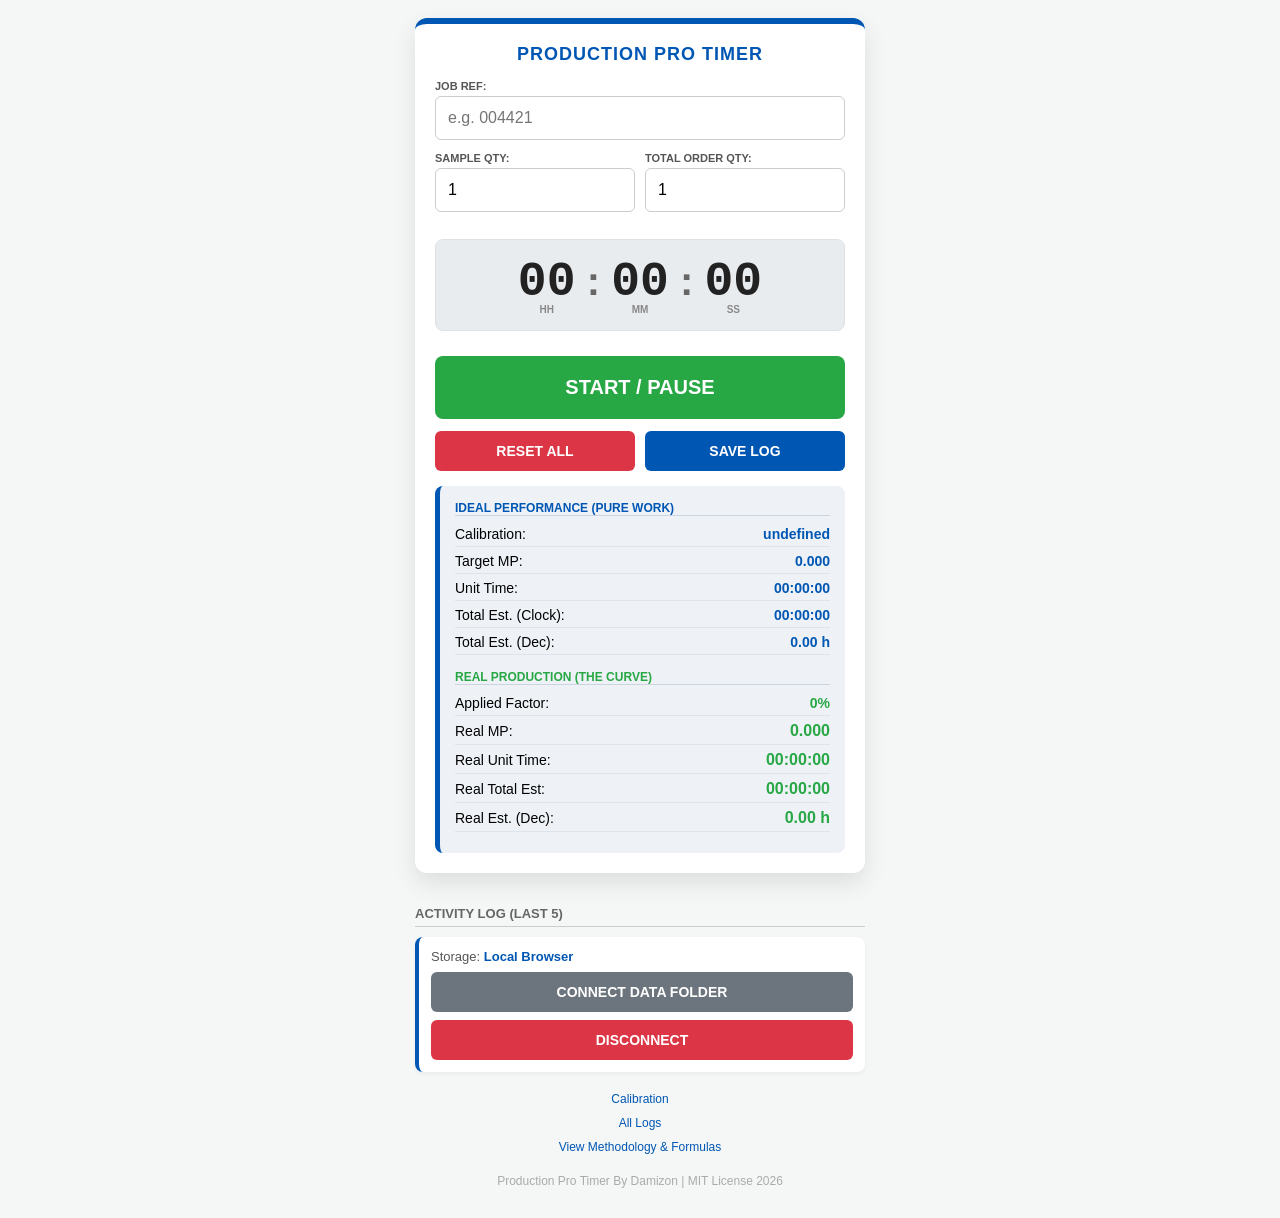
==== commit 794410ca: "Add full production log viewer" ====
--- a/index.html
+++ b/index.html
@@ -84,16 +84,24 @@
 
 <div class="history">
     <h3>Activity Log (Last 5)</h3>
+    <div class="storage-panel">
+        <span>Storage: <strong id="storageStatus">Local Browser</strong></span>
+        <button id="connectStorageBtn" class="secondary-btn">CONNECT DATA FOLDER</button>
+        <button id="disconnectStorageBtn" class="secondary-btn reset-btn">DISCONNECT</button>
+    </div>
     <div id="logContainer"></div>
 </div>
 
 <a href="calibration.html" class="methodology-link">Calibration</a>
+<a href="logs.html" class="methodology-link">All Logs</a>
 <a href="methodology.html" target="_blank" class="methodology-link">View Methodology & Formulas</a>
 <p class="footer">Production Pro Timer By Damizon | MIT License 2026</p>
 
 <script src="js/format.js"></script>
 <script src="js/calculator.js"></script>
 <script src="js/storage-local.js"></script>
+<script src="js/storage-file.js"></script>
+<script src="js/storage-manager.js"></script>
 <script src="js/timer.js"></script>
 <script src="js/app.js"></script>
 </body>
--- a/css/styles.css
+++ b/css/styles.css
@@ -259,6 +259,35 @@
     font-size: 10px;
 }
 
+.storage-panel {
+    background: white;
+    border-left: 4px solid #0056b3;
+    border-radius: 8px;
+    box-shadow: 0 2px 4px rgba(0, 0, 0, 0.05);
+    box-sizing: border-box;
+    display: grid;
+    gap: 8px;
+    margin-bottom: 10px;
+    padding: 12px;
+}
+
+.storage-panel span {
+    color: #555;
+    font-size: 13px;
+}
+
+.storage-panel strong {
+    color: #0056b3;
+}
+
+.storage-panel .secondary-btn {
+    width: 100%;
+}
+
+.calibration-storage-panel {
+    margin-bottom: 18px;
+}
+
 .methodology-link {
     display: block;
     text-align: center;
@@ -279,6 +308,10 @@
     max-width: 560px;
 }
 
+.log-page-card {
+    max-width: 980px;
+}
+
 .calibration-section {
     margin-top: 18px;
 }
@@ -342,3 +375,28 @@
     text-transform: uppercase;
     margin-bottom: 12px;
 }
+
+.log-table-wrap {
+    margin-top: 15px;
+    overflow-x: auto;
+}
+
+.log-table {
+    border-collapse: collapse;
+    width: 100%;
+    font-size: 13px;
+}
+
+.log-table th,
+.log-table td {
+    border-bottom: 1px solid #dce4ed;
+    padding: 10px 8px;
+    text-align: left;
+    white-space: nowrap;
+}
+
+.log-table th {
+    color: #0056b3;
+    font-size: 11px;
+    text-transform: uppercase;
+}
